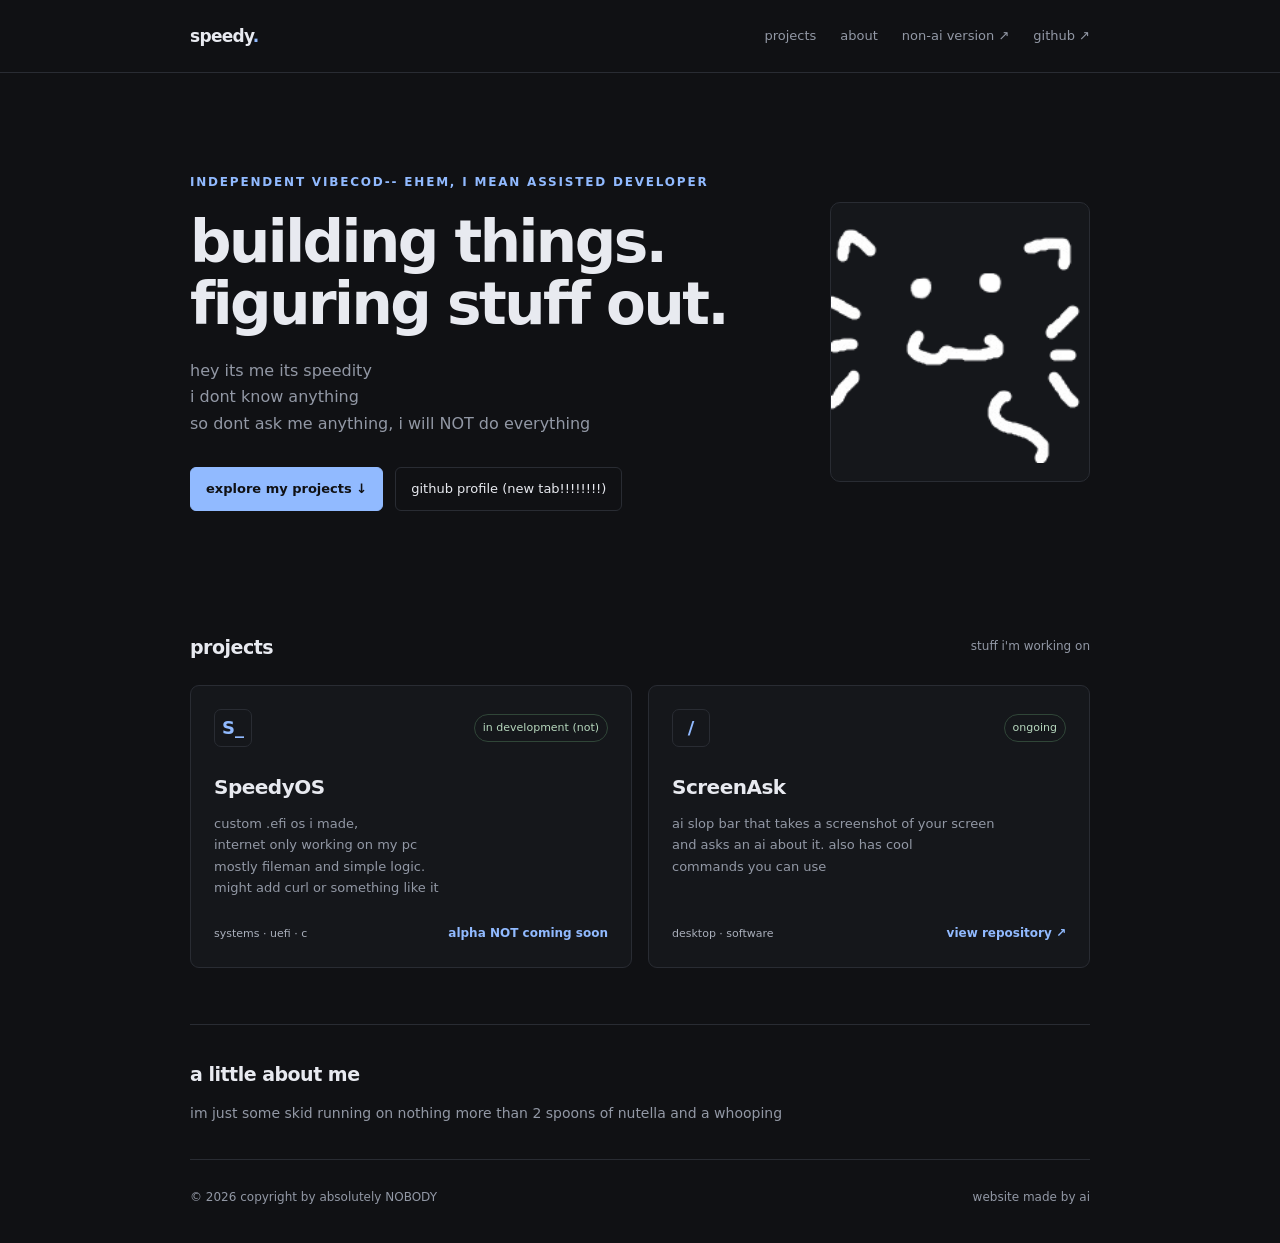
==== index.html @ 79698210 "commit one, base website" ====
<!DOCTYPE html>
<html lang="en">
<head>
    <meta charset="UTF-8">
    <meta name="viewport" content="width=device-width, initial-scale=1.0">
    <meta name="theme-color" content="#101114">

    <title>speedy</title>
    <meta name="description" content="a collection of projects, experiments, and things i'm building.">

    <link rel="icon" href="/favicon.ico?v=10" type="image/x-icon">
    <link rel="stylesheet" href="/style.css">
</head>

<body>
    <header>
        <nav class="container">
            <a class="logo" href="#" aria-label="speedy home">
                speedy<span>.</span>
            </a>


<div class="nav-links">
    <a href="#projects">projects</a>
    <a href="#about">about</a>

    <a href="/human.html" class="version-link">
        non-ai version ↗
    </a>

    <a href="https://github.com/SpeedyNotHere"
       target="_blank"
       rel="noopener noreferrer">github ↗</a>
</div>

        </nav>
    </header>

    <main>
        <div class="container">

            <section class="hero" id="home">
                <div class="hero-content">
                    <div class="eyebrow">
                        independent vibecod-- ehem, i mean assisted developer
                    </div>

                    <h1>building things.<br>figuring stuff out.</h1>

                    <p>
                        hey its me its speedity
                        <br>i dont know anything
                        <br>so dont ask me anything, i will NOT do everything
                    </p>

                    <div class="hero-links">
                        <a class="button primary" href="#projects">
                            explore my projects ↓
                        </a>

                        <a class="button"
                           href="https://github.com/SpeedyNotHere"
                           target="_blank" rel="noopener noreferrer">
                            github profile (new tab!!!!!!!!)
                        </a>
                    </div>
                </div>

                <div class="hero-image">
                    <img src="/welcome.png"
                         alt="welcome to speedy's place :3">
                </div>
            </section>

            <section id="projects">
                <div class="section-heading">
                    <h2>projects</h2>
                    <span class="section-note">stuff i'm working on</span>
                </div>

                <div class="projects">
                    <article class="project">
                        <div class="project-top">
                            <div class="project-icon">S_</div>
                            <span class="status active">in development (not)</span>
                        </div>

                        <h3>SpeedyOS</h3>

                        <p>
                            custom .efi os i made,
                            <br>internet only working on my pc
                            <br>mostly fileman and simple logic.
                            <br>might add curl or something like it
                        </p>

                        <div class="project-footer">
                            <span class="tag">systems · uefi · c</span>
                            <span class="text-link">alpha NOT coming soon</span>
                        </div>
                    </article>

                    <article class="project">
                        <div class="project-top">
                            <div class="project-icon">/</div>
                            <span class="status active">ongoing</span>
                        </div>

                        <h3>ScreenAsk</h3>

                        <p>
                            ai slop bar that takes a screenshot of your screen
                            <br>and asks an ai about it. also has cool
                            <br>commands you can use
                        </p>

                        <div class="project-footer">
                            <span class="tag">desktop · software</span>

                            <a class="text-link"
                               href="https://github.com/SpeedyNotHere/screenask"
                               target="_blank"
                               rel="noopener noreferrer">
                                view repository ↗
                            </a>
                        </div>
                    </article>
                </div>
            </section>

            <section class="about" id="about">
                <h2>a little about me</h2>

                <p>
                    im just some skid running on nothing more than 2 spoons of nutella and a whooping
                </p>
            </section>

        </div>
    </main>

    <footer class="container">
        <span>© <span id="year"></span> copyright by absolutely NOBODY</span>
        <span>website made by ai</span>
    </footer>

    <script>
        document.getElementById("year").textContent =
            new Date().getFullYear();
    </script>
</body>
</html>
---- style.css ----
:root {
    color-scheme: dark;
    --bg: #101114;
    --panel: #15171b;
    --border: #292c33;
    --text: #e8eaf0;
    --muted: #9298a5;
    --accent: #91baff;
}

* {
    box-sizing: border-box;
    margin: 0;
    padding: 0;
}

html {
    scroll-behavior: smooth;
}

body {
    background: var(--bg);
    color: var(--text);
    font-family: "Segoe UI", system-ui, sans-serif;
    line-height: 1.65;
    -webkit-font-smoothing: antialiased;
}

a {
    color: inherit;
    text-decoration: none;
}

.container {
    width: min(900px, calc(100% - 40px));
    margin-inline: auto;
}

header {
    border-bottom: 1px solid var(--border);
}

nav {
    min-height: 72px;
    display: flex;
    align-items: center;
    justify-content: space-between;
    gap: 20px;
}

.logo {
    font-size: 17px;
    font-weight: 700;
    letter-spacing: -0.7px;
}

.logo span {
    color: var(--accent);
}

.nav-links {
    display: flex;
    gap: 24px;
    color: var(--muted);
    font-size: 13px;
}

.nav-links a:hover,
.text-link:hover {
    color: var(--accent);
}

/* hero layout */

.hero {
    display: flex;
    align-items: center;
    justify-content: space-between;
    gap: 35px;
    padding: 100px 0 85px;
}

.hero-content {
    flex: 1;
    min-width: 0;
}

.eyebrow {
    color: var(--accent);
    font-size: 12px;
    font-weight: 600;
    letter-spacing: 1.8px;
    text-transform: uppercase;
}

h1 {
    max-width: 650px;
    margin-top: 18px;
    font-size: clamp(38px, 5vw, 58px);
    line-height: 1.08;
    letter-spacing: -2.5px;
    font-weight: 650;
}

.hero p {
    max-width: 510px;
    margin-top: 22px;
    color: var(--muted);
    font-size: 16px;
}

.hero-links {
    display: flex;
    flex-wrap: wrap;
    gap: 12px;
    margin-top: 30px;
}

.hero-image {
    flex: 0 0 260px;
    width: 260px;
    height: 280px;
    display: flex;
    align-items: center;
    justify-content: center;
    overflow: hidden;
    border: 1px solid var(--border);
    border-radius: 10px;
    background: var(--panel);
}

.hero-image img {
    display: block;
    width: 100%;
    height: 100%;
    object-fit: contain;
}

/* buttons */

.button {
    display: inline-flex;
    align-items: center;
    justify-content: center;
    padding: 10px 15px;
    border: 1px solid var(--border);
    border-radius: 6px;
    font-size: 13px;
    transition: border-color 150ms, background 150ms;
}

.button:hover {
    border-color: #525966;
    background: #1b1e24;
}

.button.primary {
    color: #101114;
    background: var(--accent);
    border-color: var(--accent);
    font-weight: 600;
}

.button.primary:hover {
    background: #b2d0ff;
}

/* sections */

section:not(.hero) {
    padding: 36px 0 56px;
}

.section-heading {
    display: flex;
    align-items: center;
    justify-content: space-between;
    gap: 16px;
    margin-bottom: 22px;
}

h2 {
    font-size: 19px;
    letter-spacing: -0.5px;
}

.section-note {
    color: var(--muted);
    font-size: 12px;
}

/* project cards */

.projects {
    display: grid;
    grid-template-columns: repeat(2, minmax(0, 1fr));
    gap: 16px;
}

.project {
    display: flex;
    flex-direction: column;
    min-height: 260px;
    padding: 23px;
    border: 1px solid var(--border);
    border-radius: 9px;
    background: var(--panel);
    transition: border-color 180ms, transform 180ms;
}

.project:hover {
    border-color: #444b58;
    transform: translateY(-2px);
}

.project-top {
    display: flex;
    align-items: center;
    justify-content: space-between;
    gap: 12px;
}

.project-icon {
    display: grid;
    place-items: center;
    width: 38px;
    height: 38px;
    border: 1px solid var(--border);
    border-radius: 7px;
    color: var(--accent);
    font-size: 18px;
    font-weight: 700;
}

.status {
    color: var(--muted);
    font-size: 11px;
    border: 1px solid var(--border);
    padding: 4px 8px;
    border-radius: 20px;
}

.status.active {
    color: #b6d7bd;
    border-color: #304638;
}

.project h3 {
    margin-top: 24px;
    font-size: 20px;
    letter-spacing: -0.5px;
}

.project p {
    margin-top: 9px;
    color: var(--muted);
    font-size: 13px;
}

.project-footer {
    display: flex;
    align-items: center;
    justify-content: space-between;
    gap: 12px;
    margin-top: auto;
    padding-top: 25px;
}

.tag {
    color: #a9afbb;
    font-size: 11px;
}

.text-link {
    color: var(--accent);
    font-size: 12px;
    font-weight: 600;
}

/* about section */

.about {
    border-top: 1px solid var(--border);
    border-bottom: 1px solid var(--border);
    padding: 34px 0 !important;
}

.about p {
    max-width: 650px;
    margin-top: 12px;
    color: var(--muted);
    font-size: 14px;
}

/* footer */

footer {
    display: flex;
    justify-content: space-between;
    gap: 16px;
    padding: 28px 0 35px;
    color: var(--muted);
    font-size: 12px;
}

/* smaller screens */

@media (max-width: 700px) {
    .hero {
        gap: 24px;
        padding: 72px 0 58px;
    }

    .hero-image {
        flex-basis: 210px;
        width: 210px;
        height: 230px;
    }

    h1 {
        font-size: clamp(34px, 5vw, 46px);
        letter-spacing: -1.8px;
    }

    .eyebrow {
        font-size: 10px;
        letter-spacing: 1.2px;
    }

    .hero p {
        font-size: 14px;
    }

    .hero-links {
        flex-direction: column;
        align-items: flex-start;
    }
}

@media (max-width: 560px) {
    .hero {
        flex-direction: column;
        align-items: stretch;
        padding: 60px 0 50px;
    }

    .hero-image {
        flex: none;
        width: 100%;
        height: 220px;
    }

    h1 {
        font-size: clamp(38px, 10vw, 52px);
    }

    .projects {
        grid-template-columns: 1fr;
    }

    .project {
        min-height: 235px;
    }

    .nav-links {
        gap: 14px;
    }

    .nav-links a {
        font-size: 12px;
    }

    footer {
        flex-direction: column;
    }

    .section-heading {
        align-items: flex-start;
        flex-direction: column;
        gap: 4px;
    }
}

@media (prefers-reduced-motion: reduce) {
    html {
        scroll-behavior: auto;
    }

    *,
    *::before,
    *::after {
        transition-duration: 0.01ms !important;
    }
}
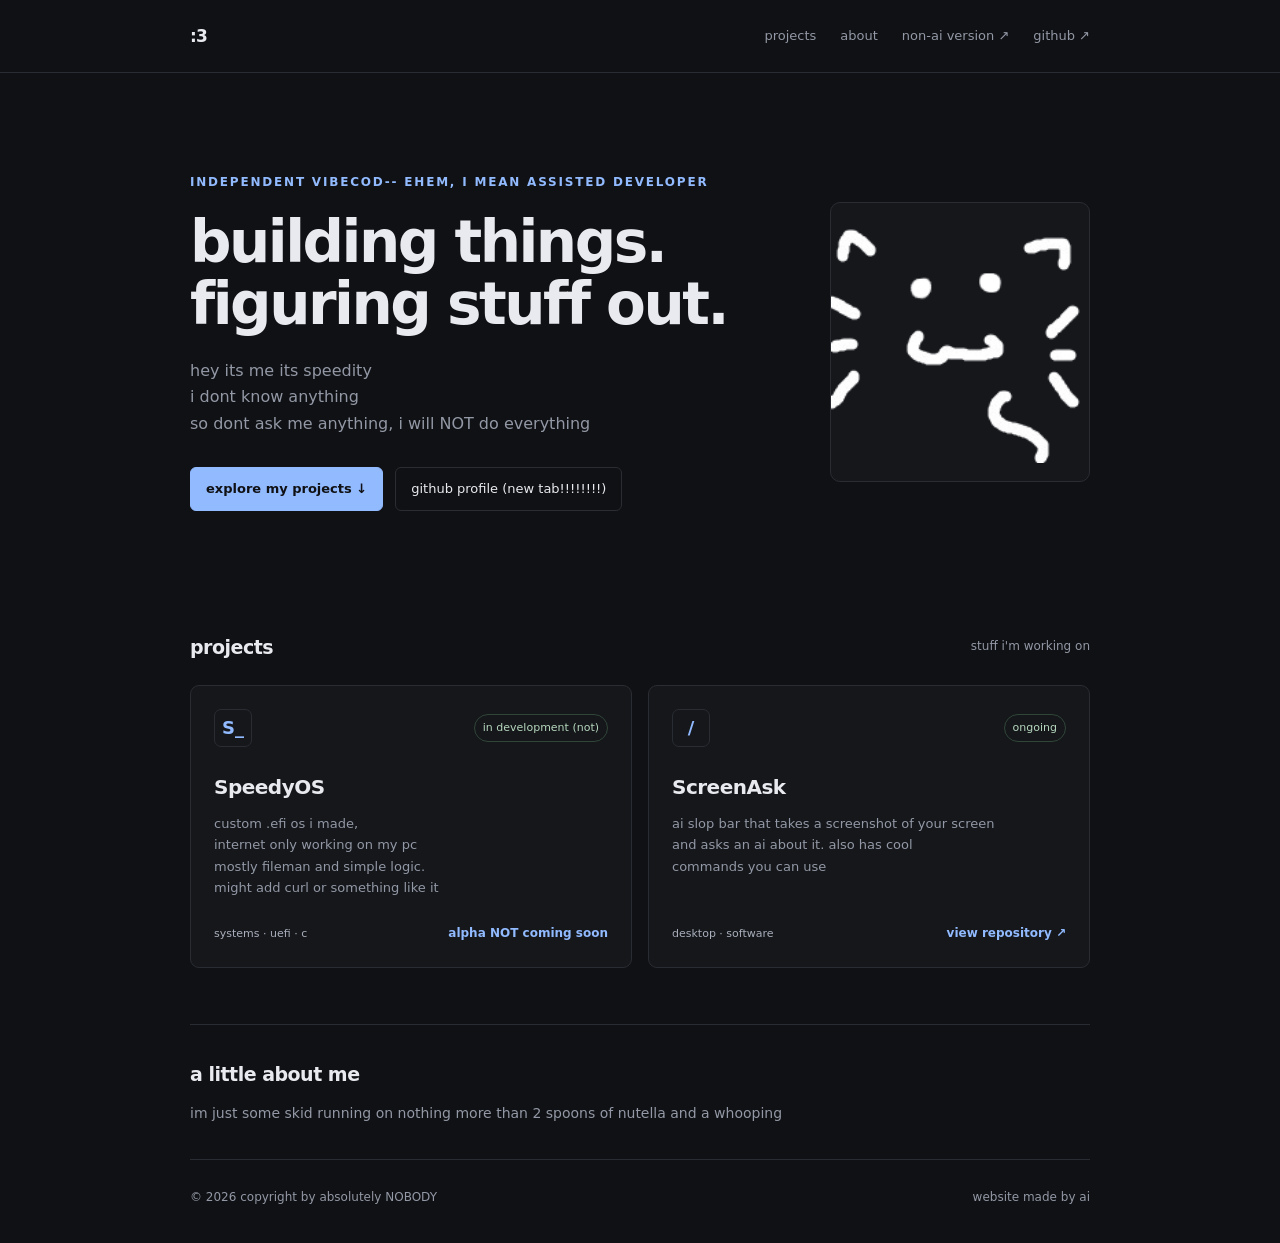
==== commit c7625d3a: "testing cf auto deploy" ====
--- a/index.html
+++ b/index.html
@@ -16,7 +16,7 @@
     <header>
         <nav class="container">
             <a class="logo" href="#" aria-label="speedy home">
-                speedy<span>.</span>
+                :3
             </a>
 
 
